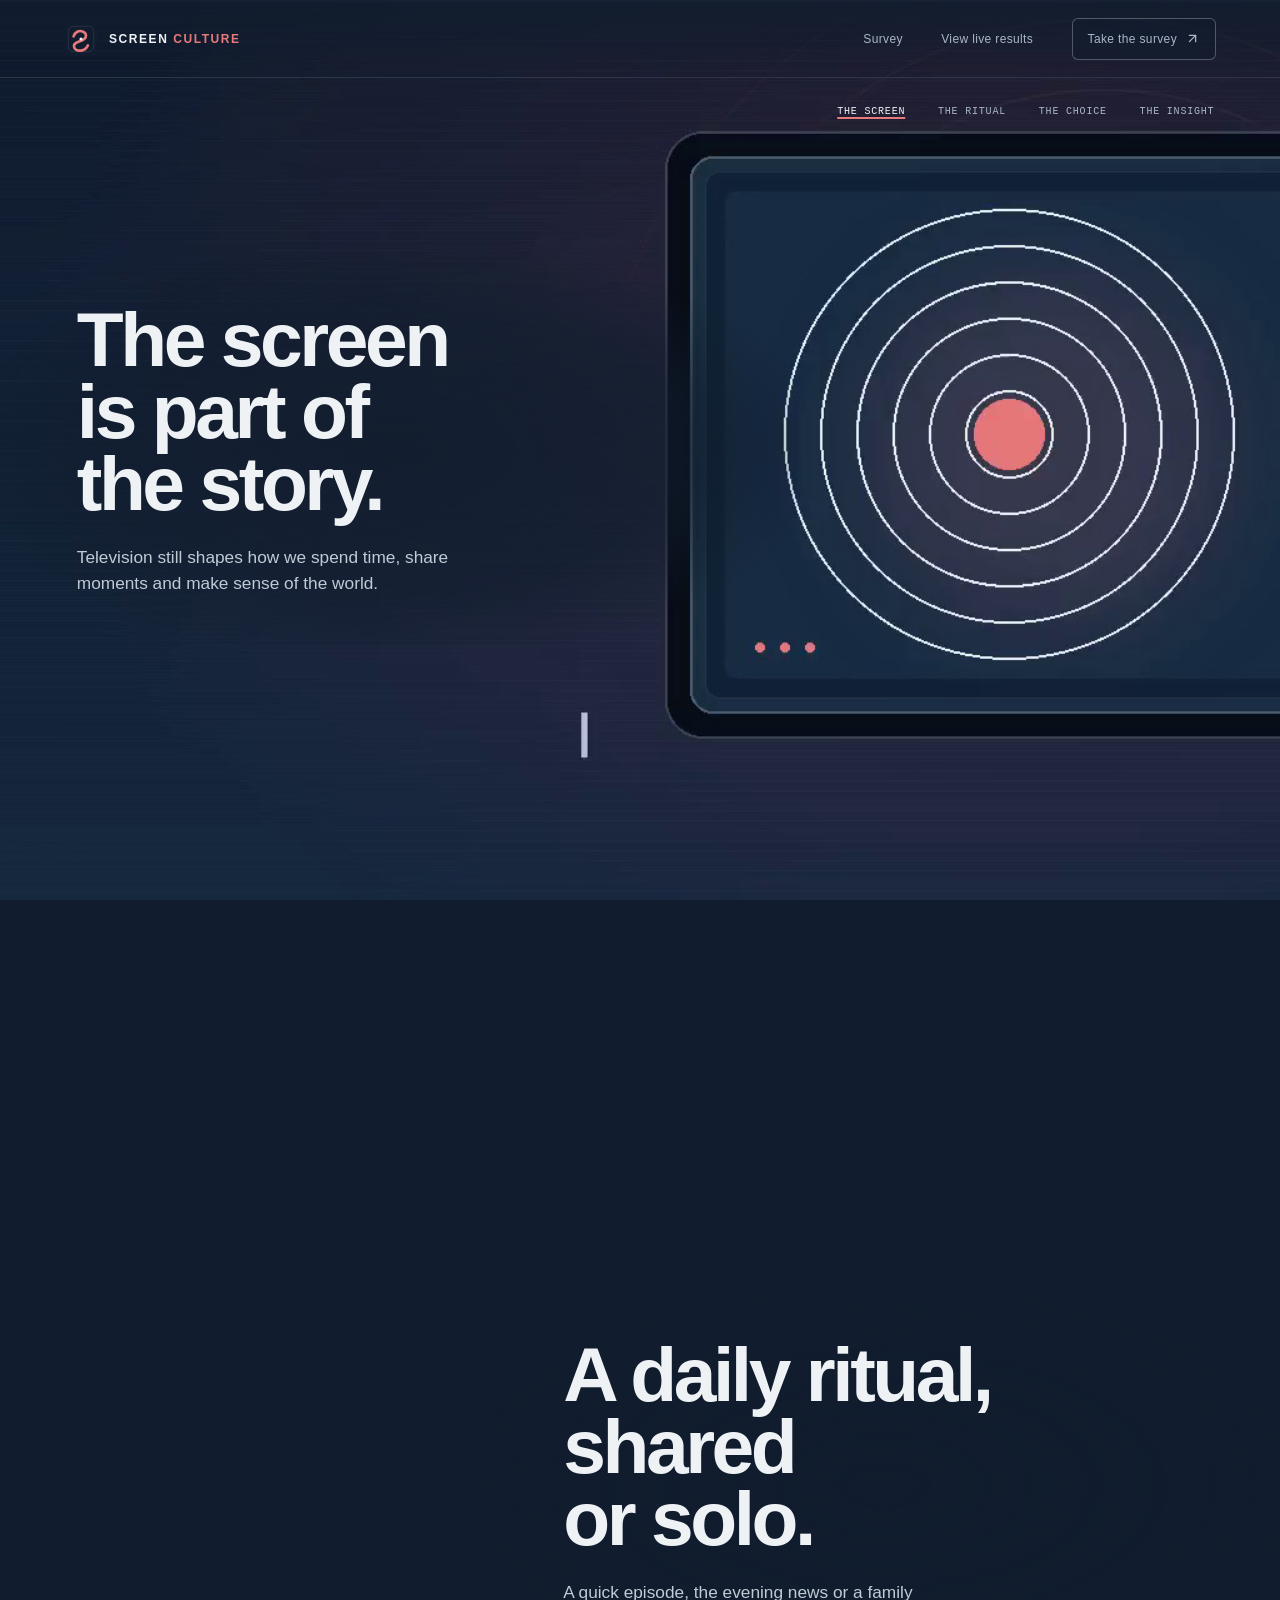
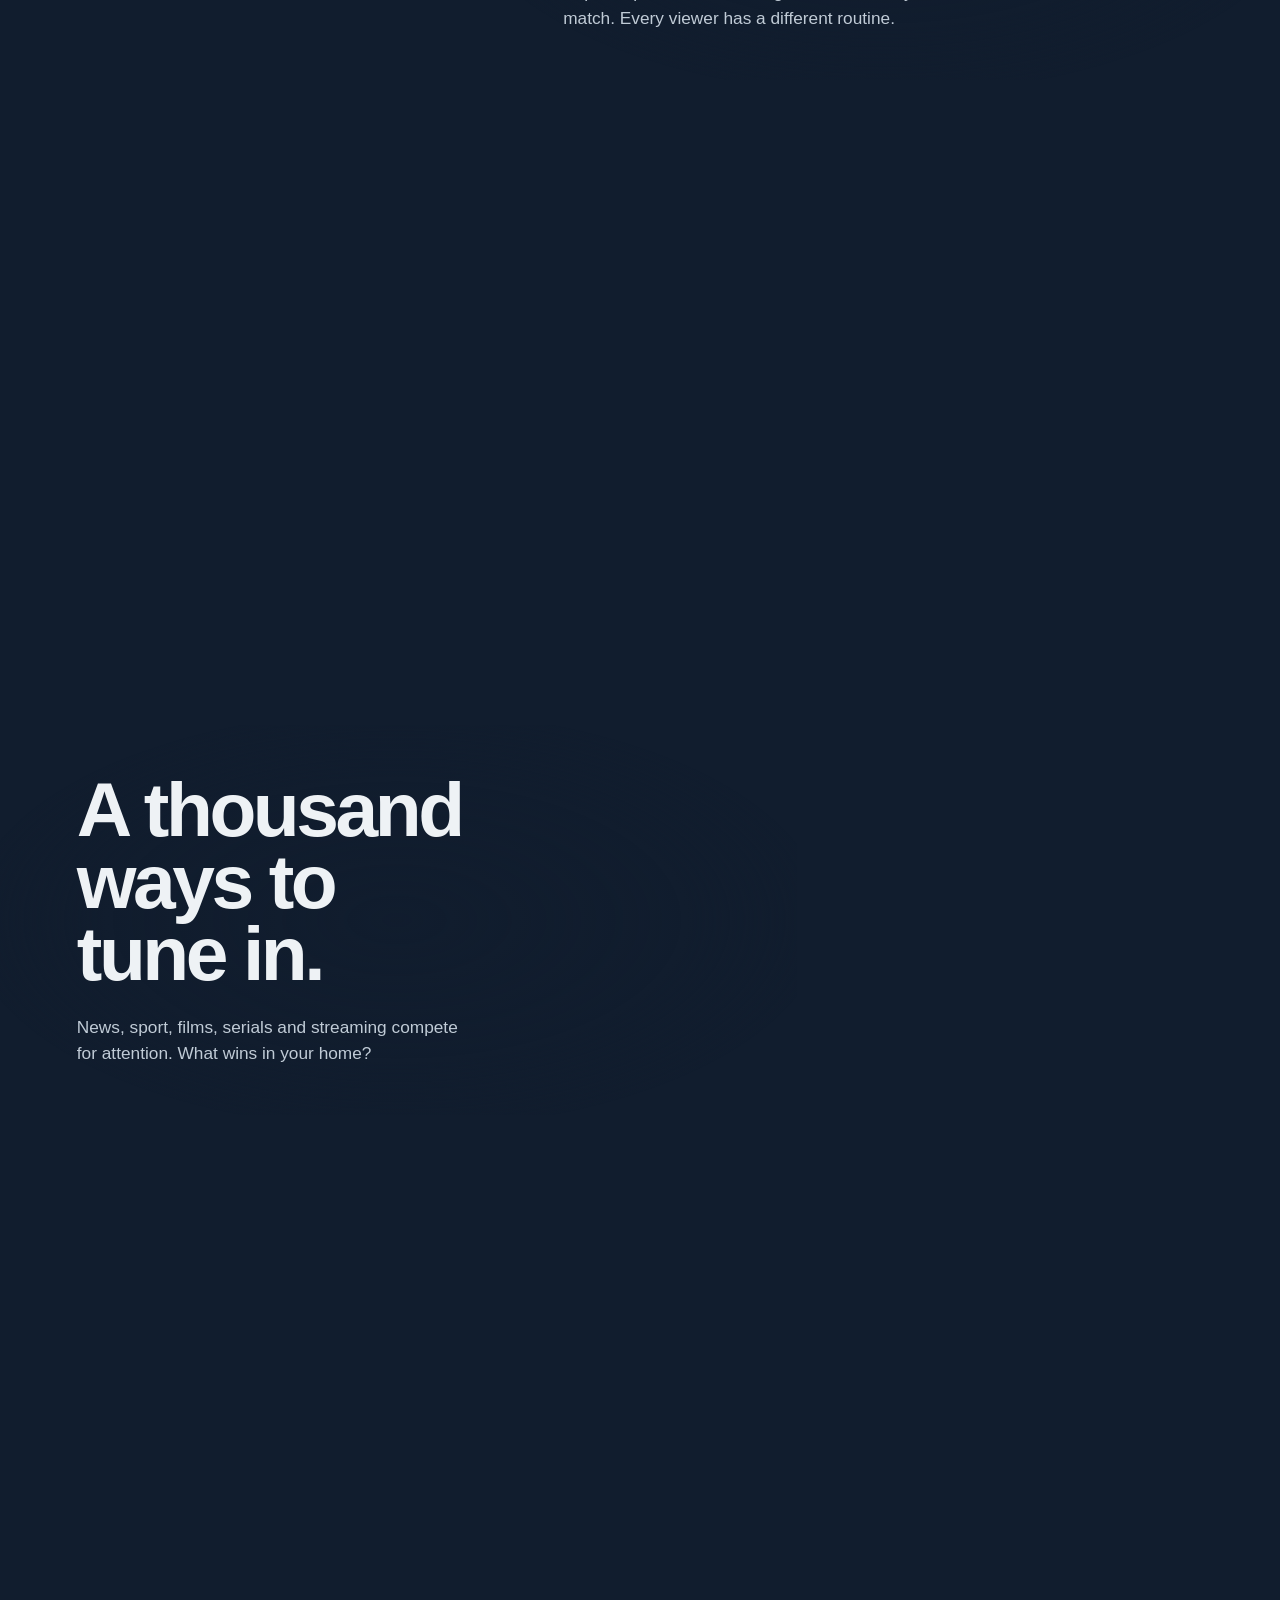
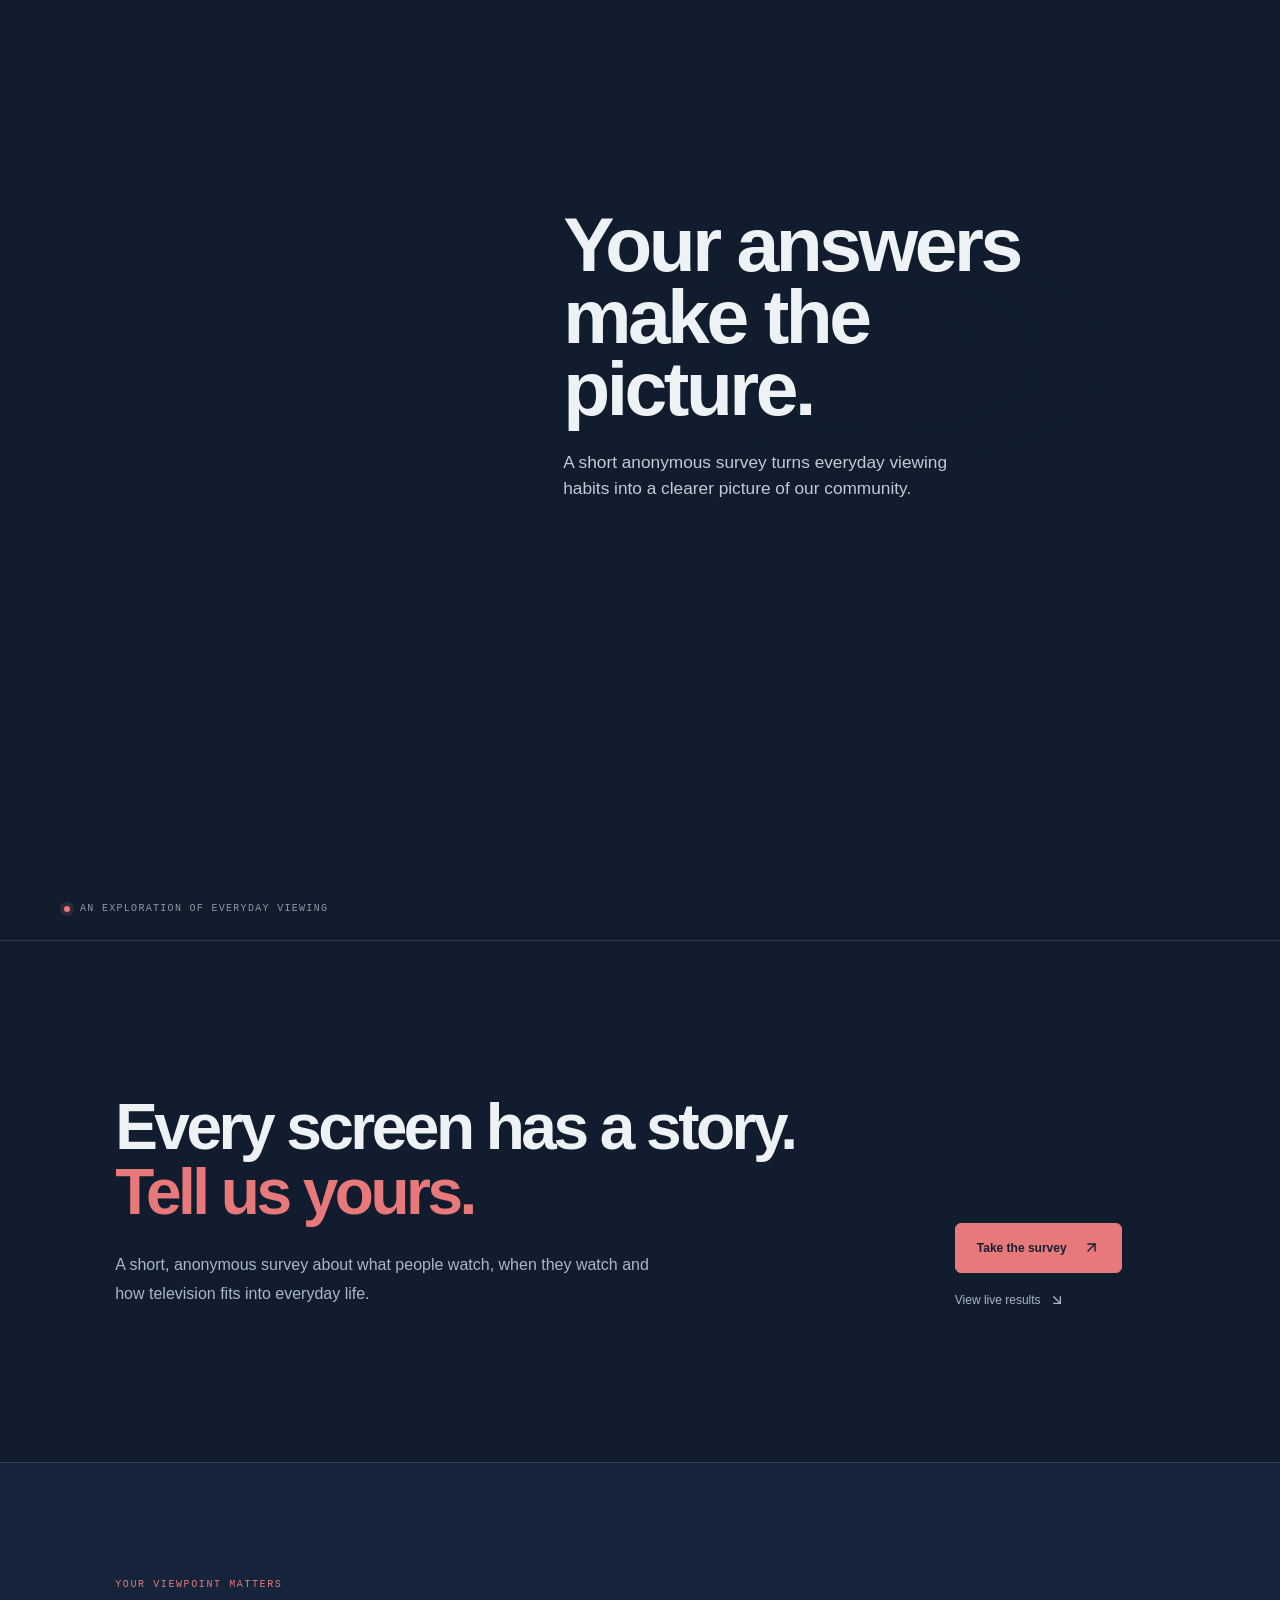
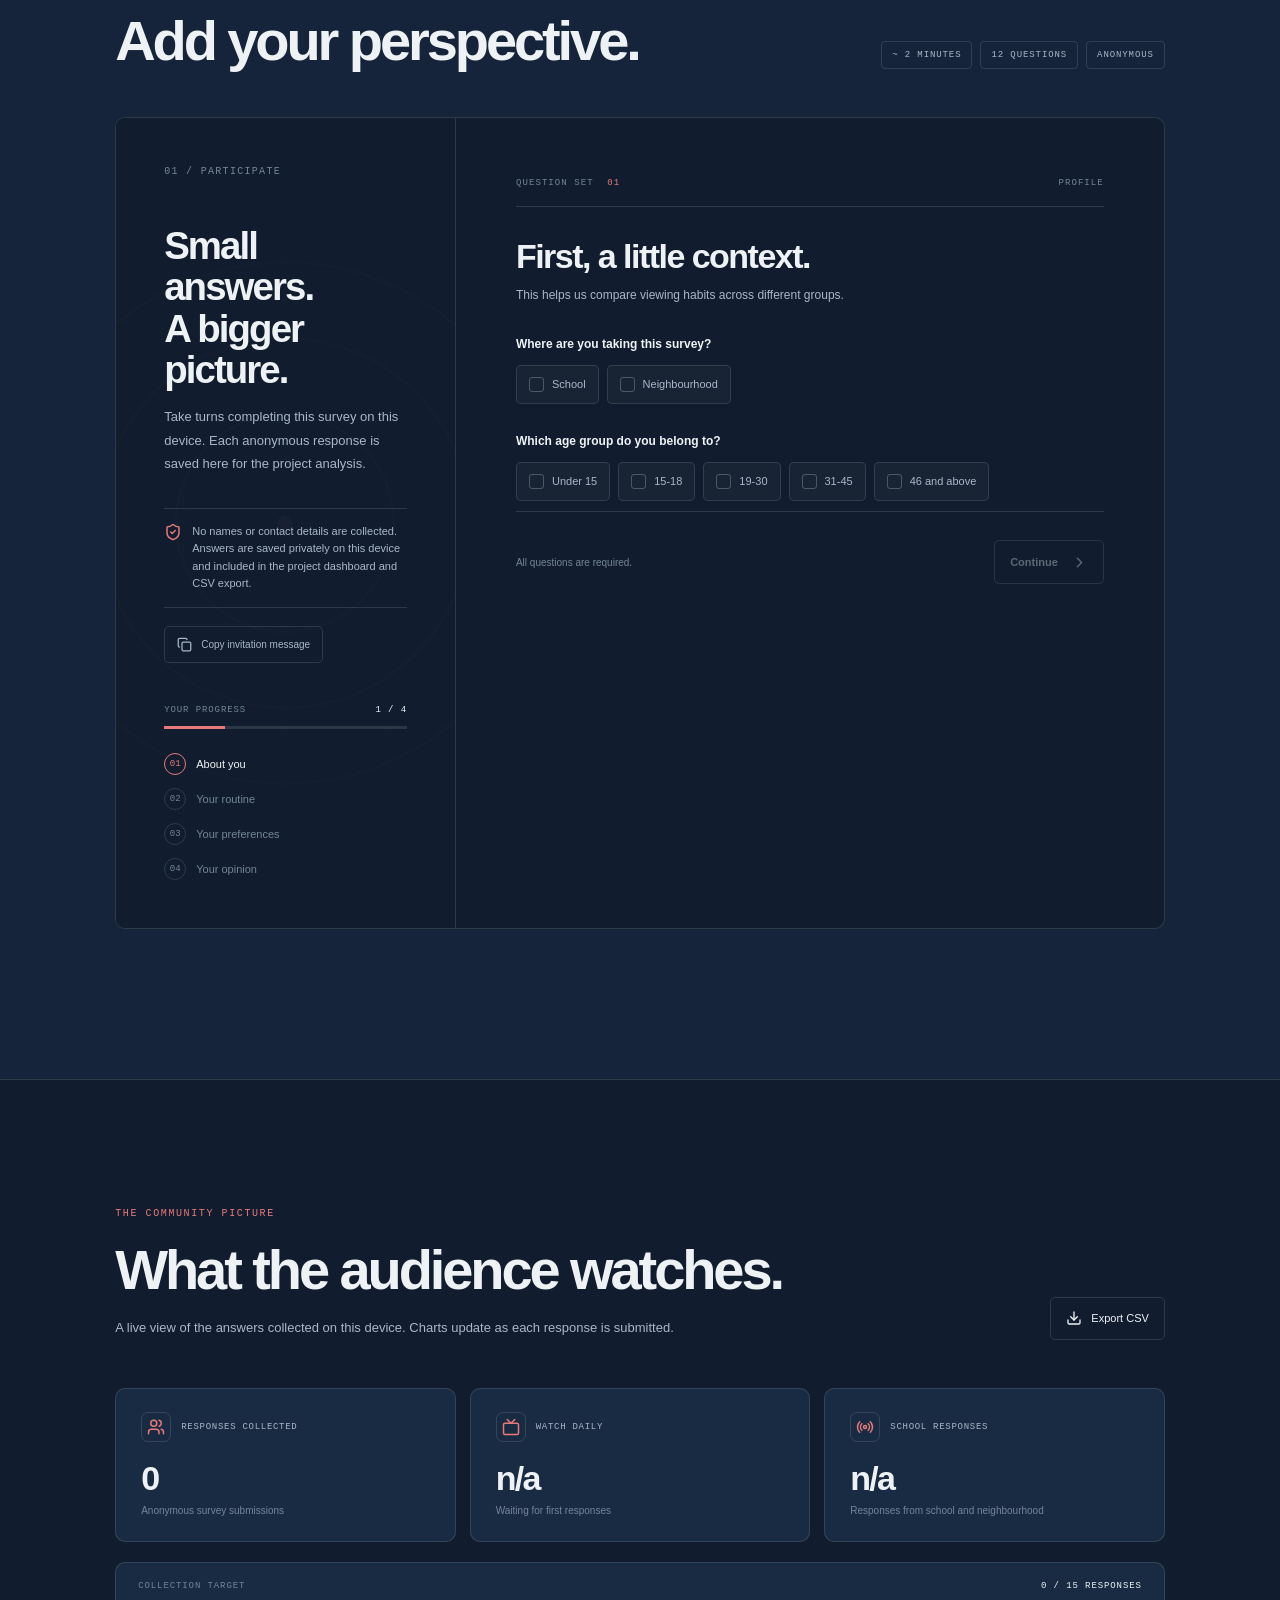
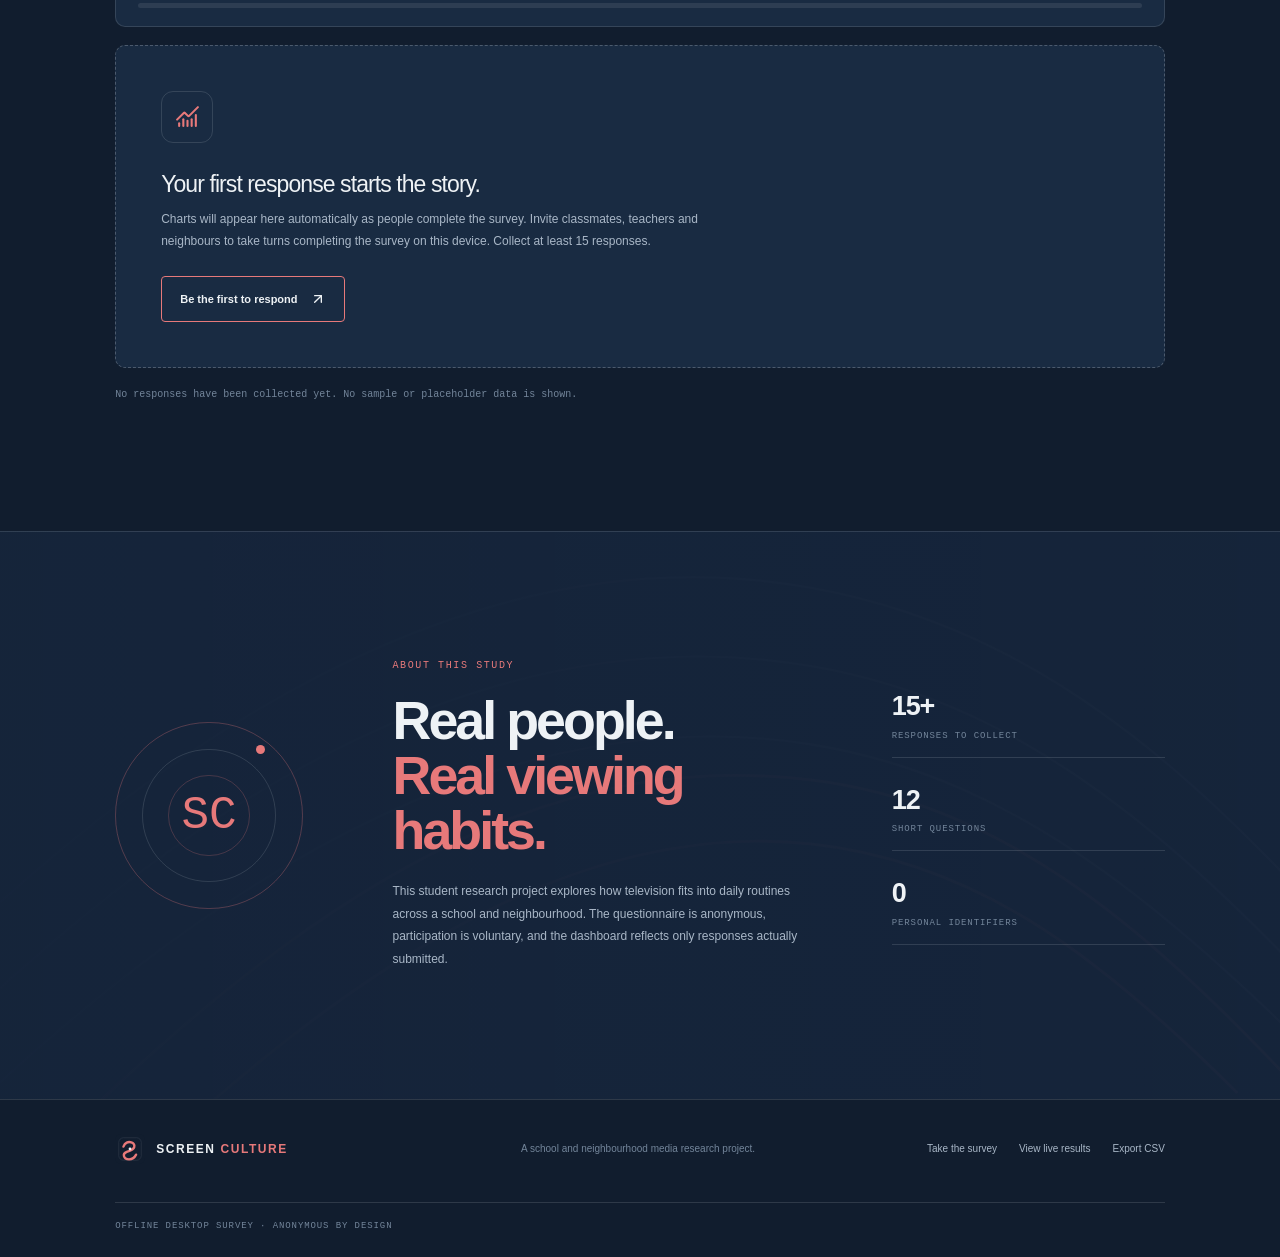
==== index.html @ 65888527 "Add files via upload" ====
<!doctype html>
<html lang="en" data-theme="default-dark">
  <head>
    <meta charset="UTF-8" />
    <meta name="viewport" content="width=device-width, initial-scale=1.0" />
    <meta name="theme-color" content="#111d2e" />
    <meta name="description" content="SCREEN CULTURE — an anonymous TV watching habits survey and results dashboard." />
    <title>SCREEN CULTURE | TV Watching Habits Survey</title>
    <script type="module" crossorigin src="./assets/desktop-Du05Mo9O.js"></script>
    <link rel="stylesheet" crossorigin href="./assets/desktop-jK9niIpy.css">
  </head>
  <body>
    <div id="root"></div>
  </body>
</html>
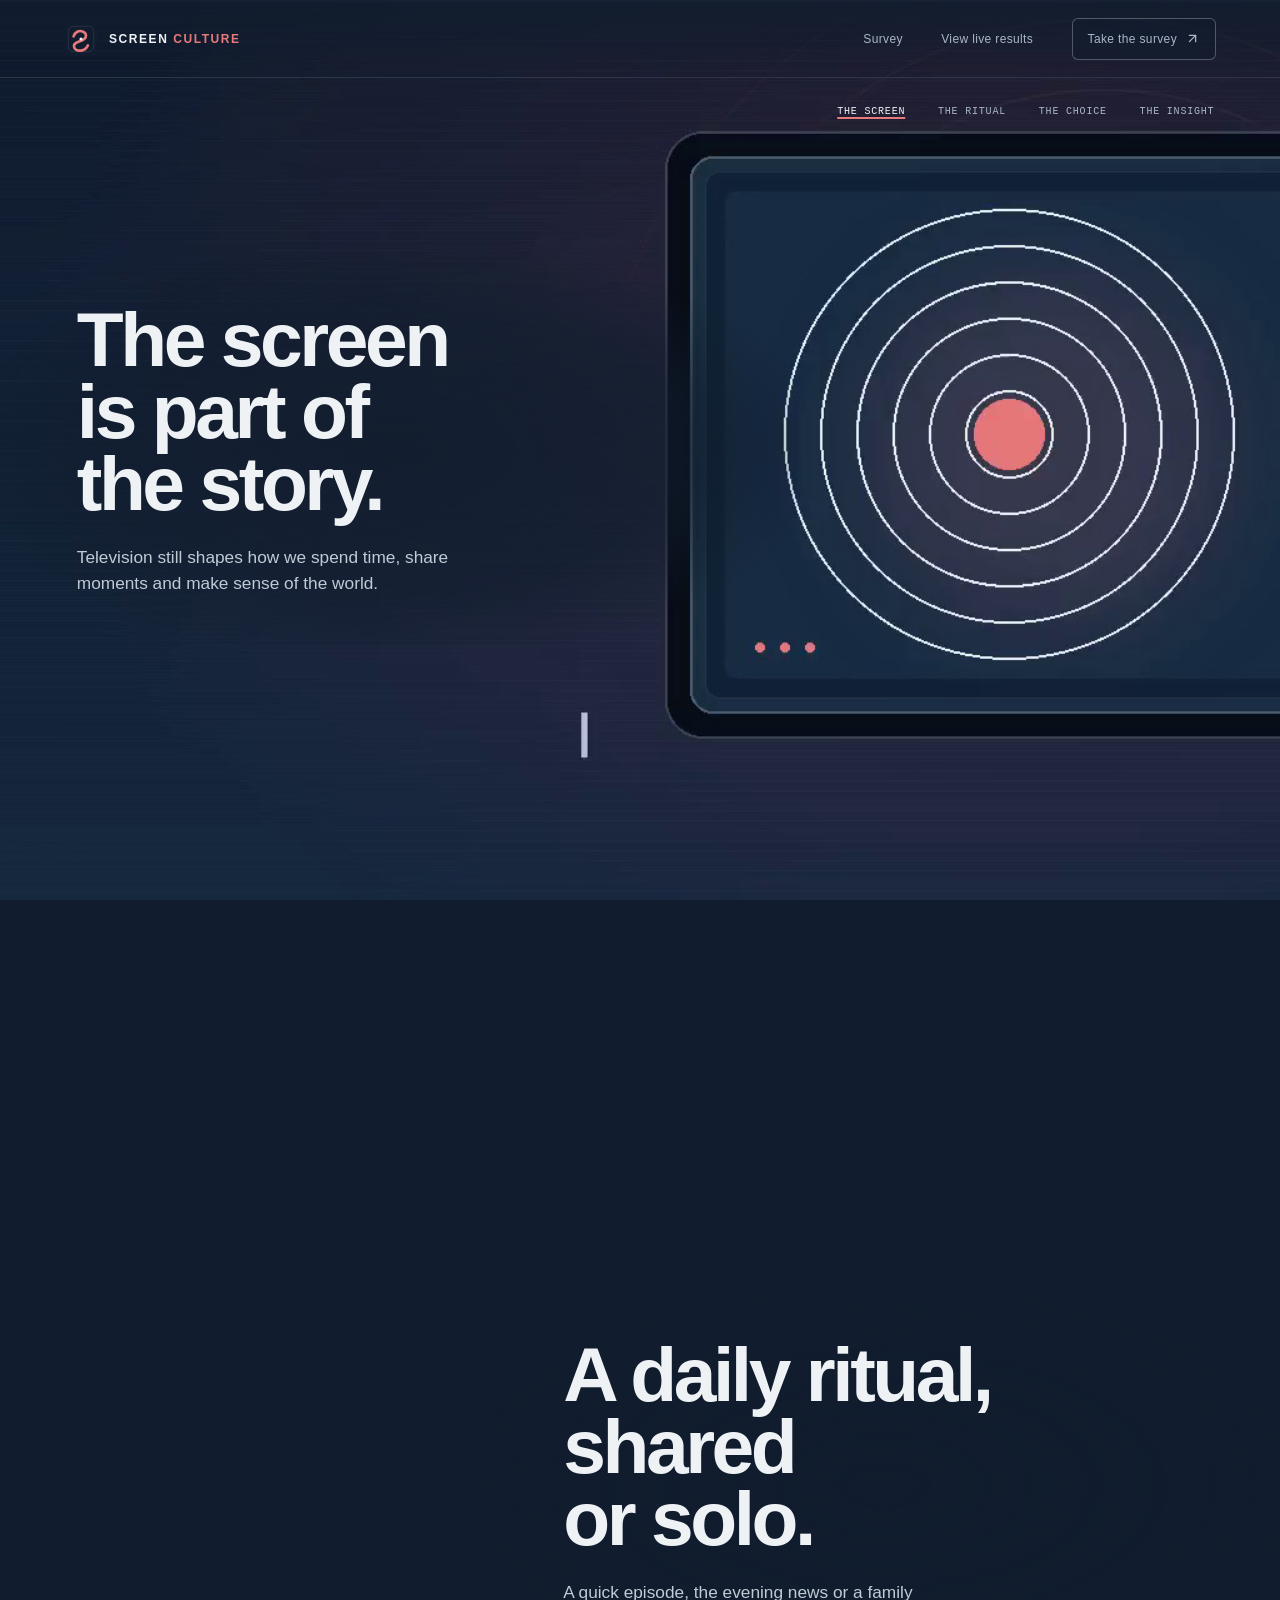
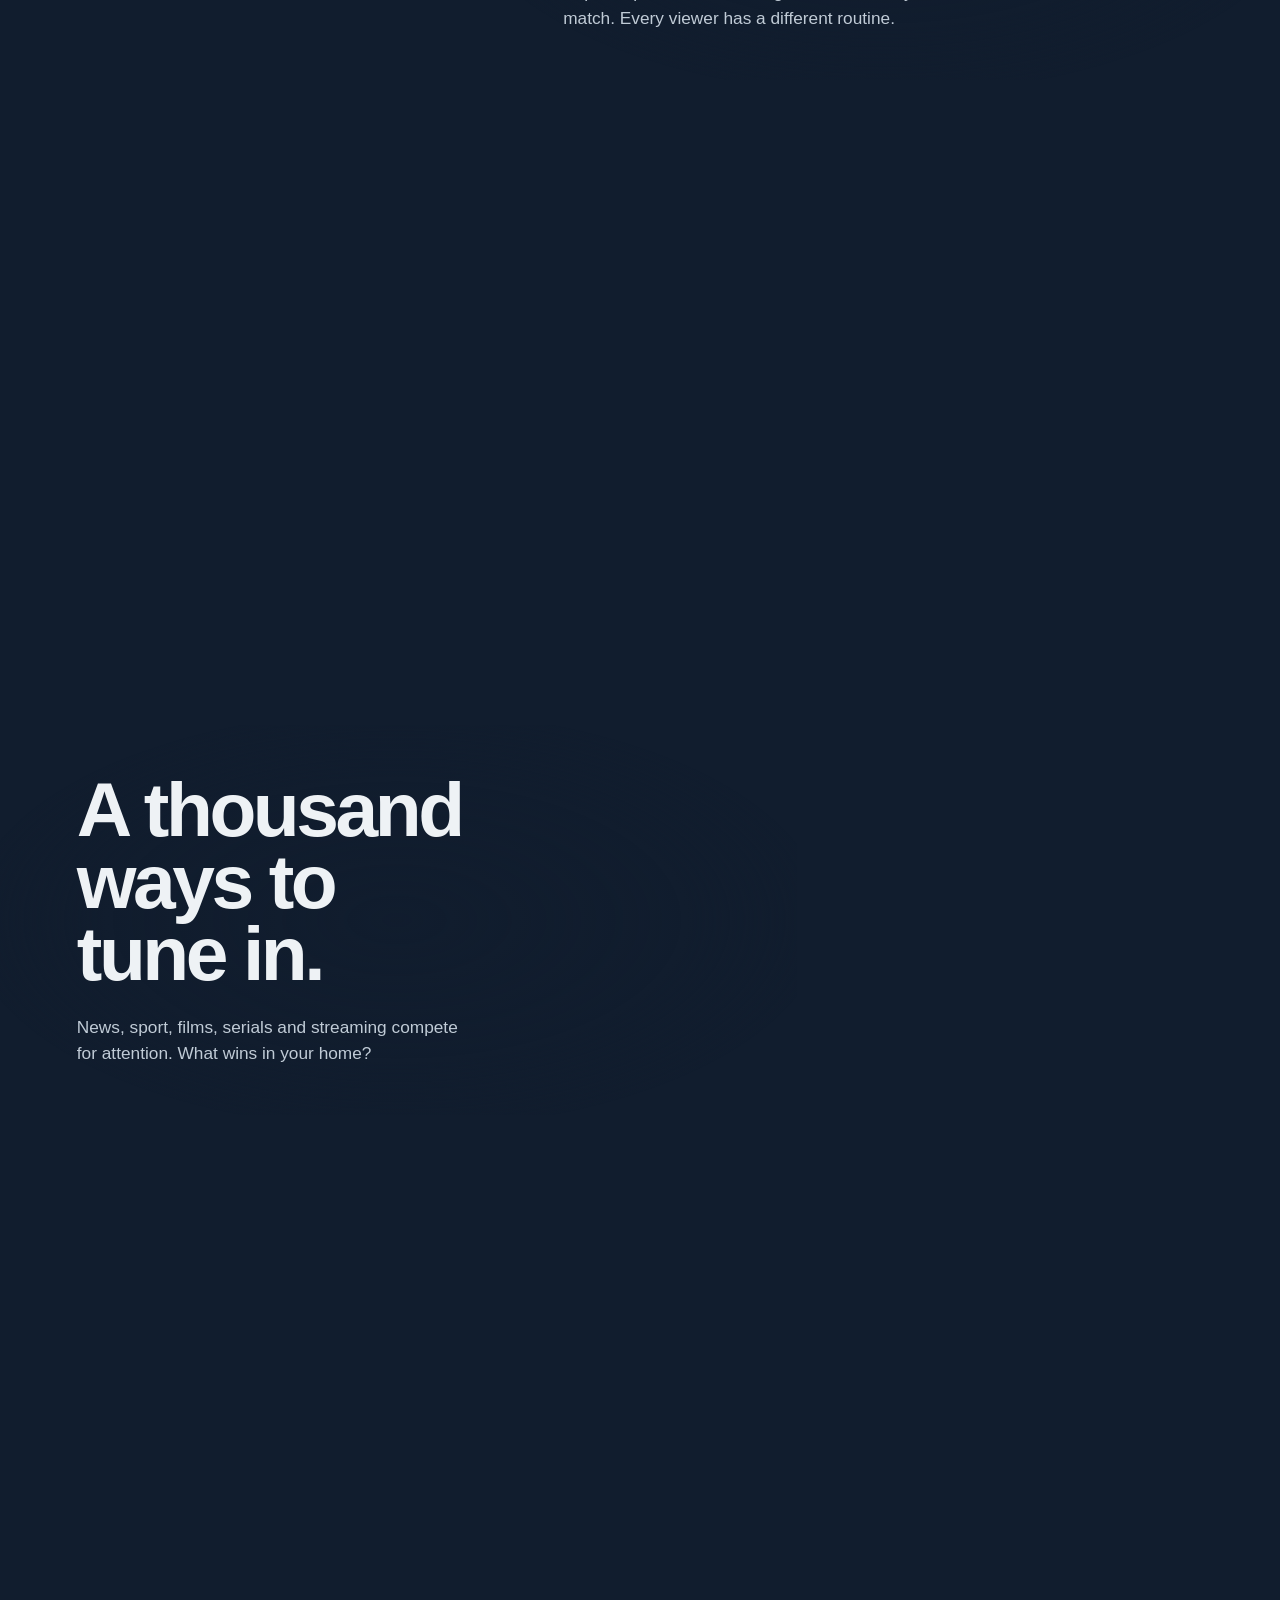
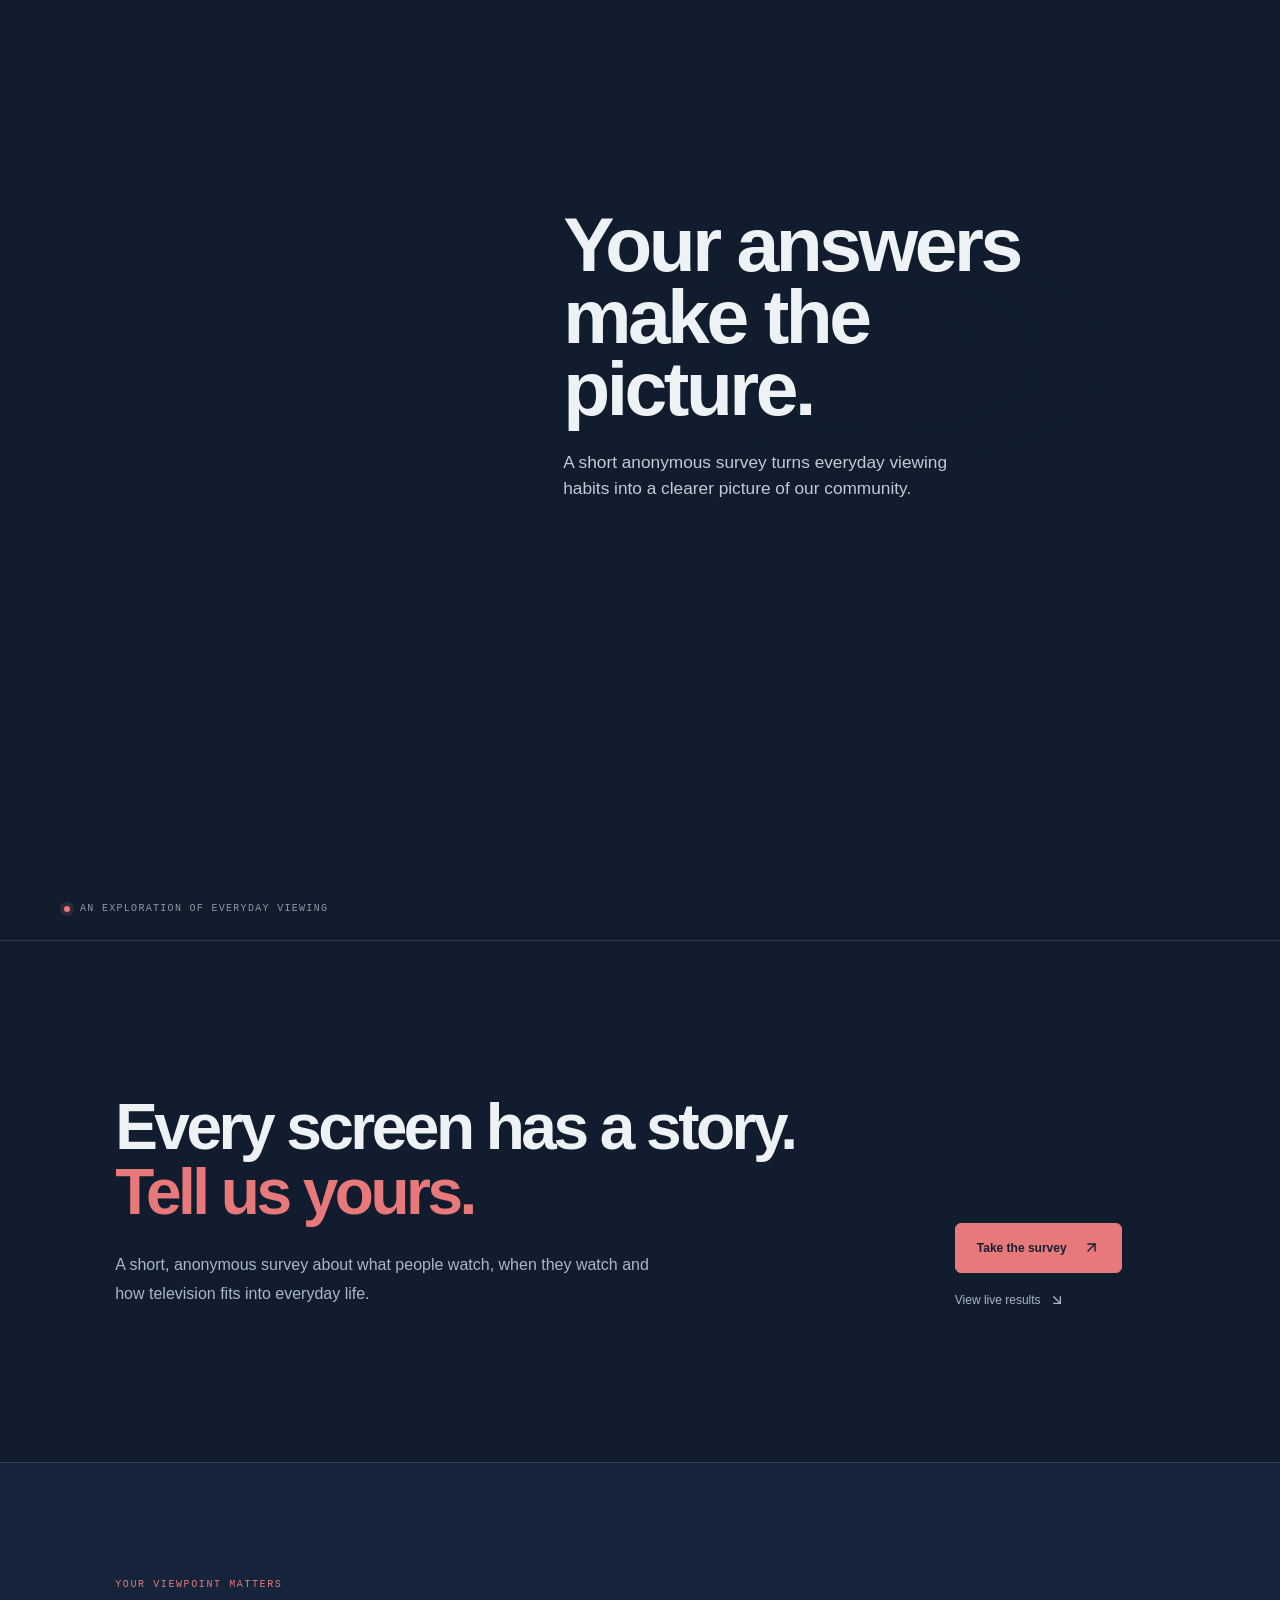
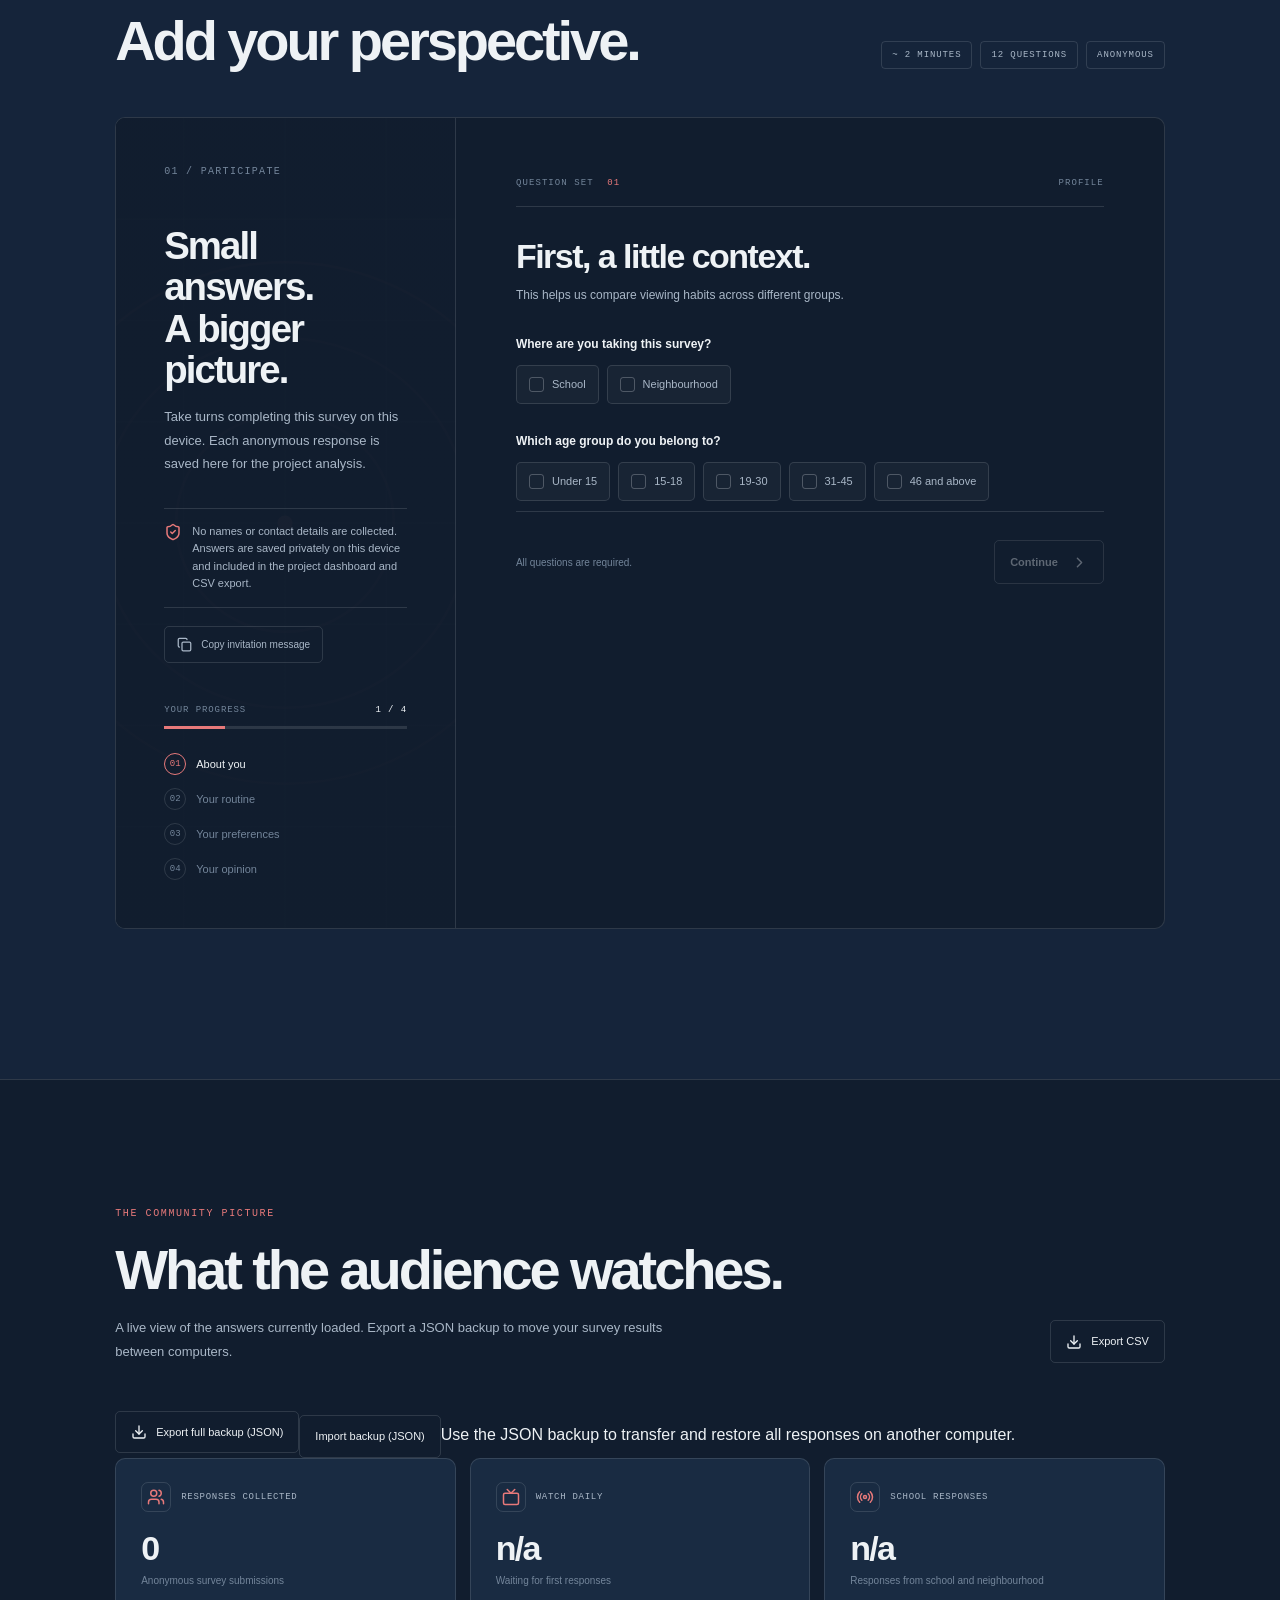
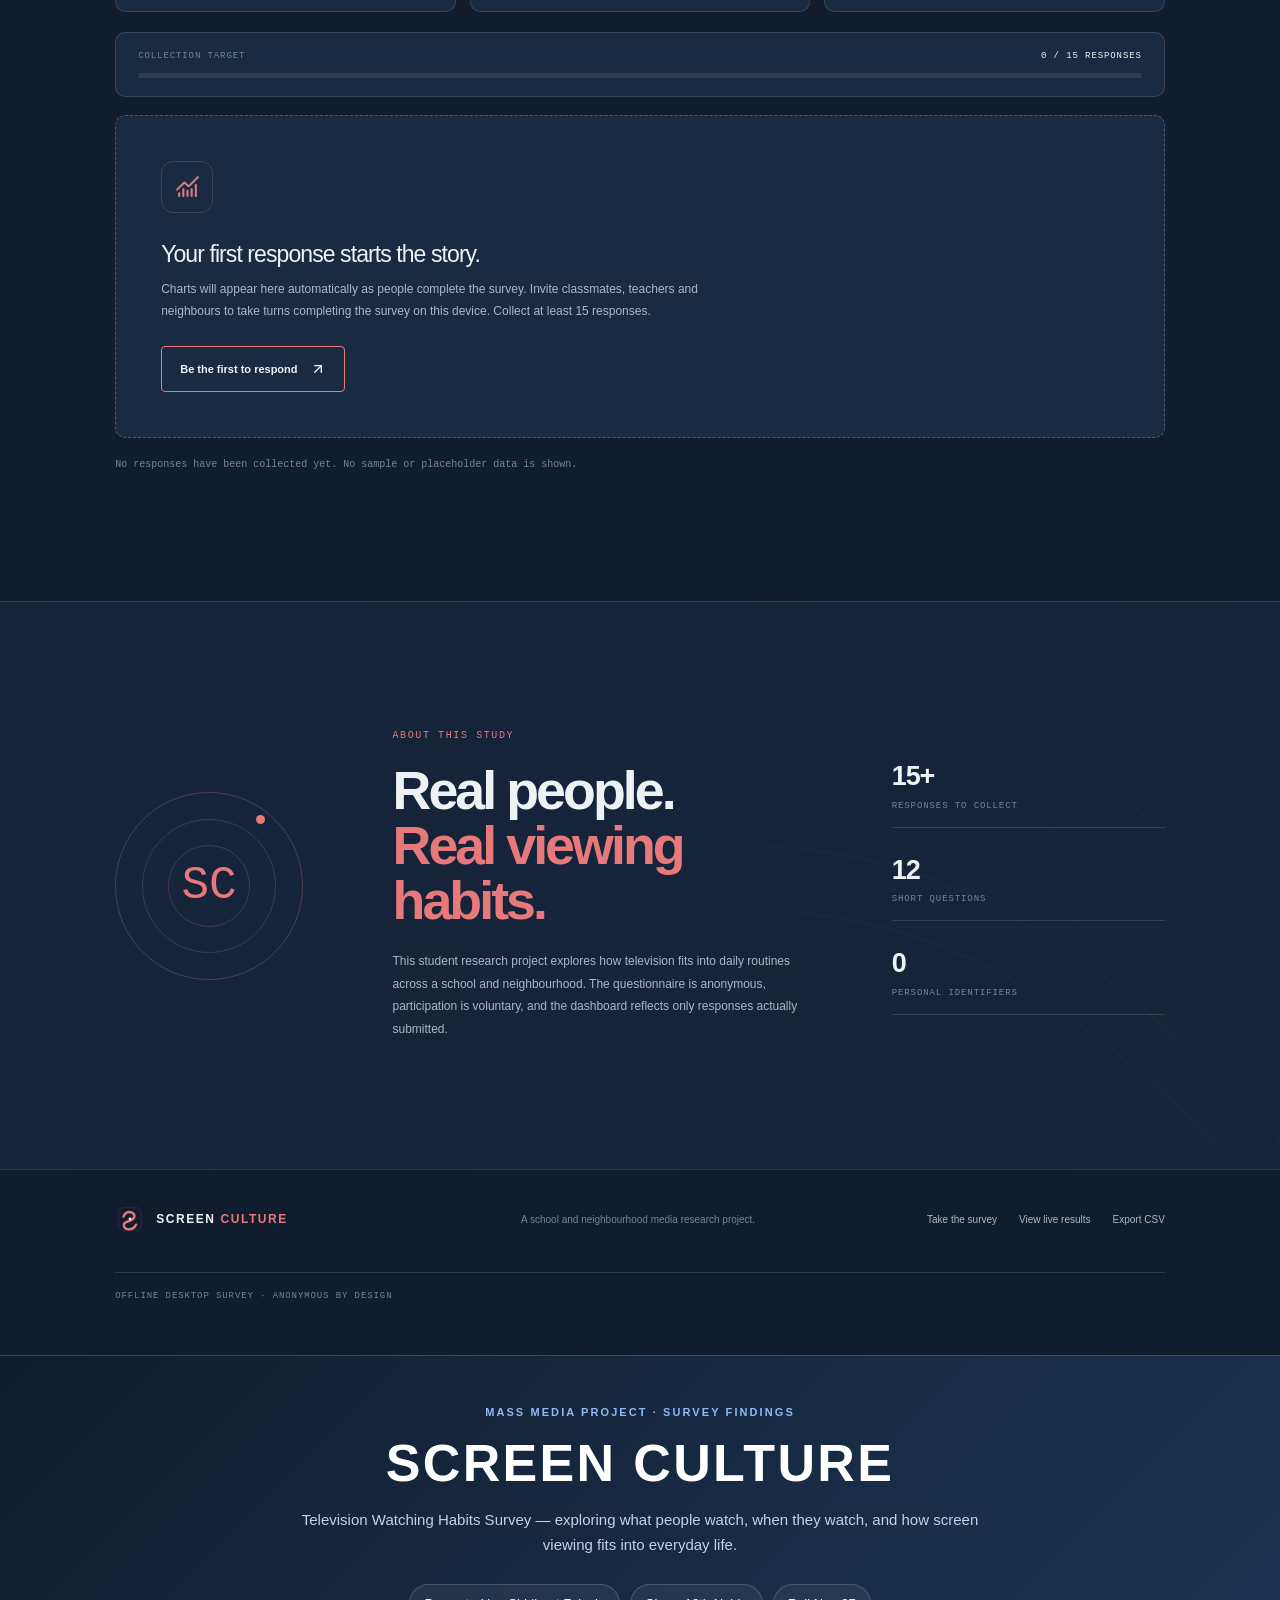
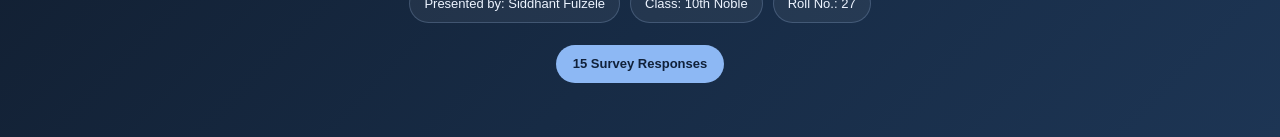
==== commit 40f60c5a: "Add project credits and survey findings footer" ====
--- a/index.html
+++ b/index.html
@@ -8,8 +8,82 @@
     <title>SCREEN CULTURE | TV Watching Habits Survey</title>
     <script type="module" crossorigin src="./assets/desktop-Du05Mo9O.js"></script>
     <link rel="stylesheet" crossorigin href="./assets/desktop-jK9niIpy.css">
+    <style>
+      .project-credit {
+        box-sizing: border-box;
+        width: 100%;
+        padding: 48px 24px 54px;
+        margin-top: 28px;
+        text-align: center;
+        color: #eaf1ff;
+        background: linear-gradient(135deg, #111d2e 0%, #172b45 55%, #1d3554 100%);
+        border-top: 1px solid rgba(148, 184, 232, .22);
+        font-family: inherit;
+      }
+      .project-credit-inner { max-width: 900px; margin: 0 auto; }
+      .project-credit-kicker {
+        margin: 0 0 14px;
+        color: #91b9f4;
+        font-size: 11px;
+        font-weight: 800;
+        letter-spacing: .19em;
+        text-transform: uppercase;
+      }
+      .project-credit h2 {
+        margin: 0;
+        color: #fff;
+        font-size: clamp(30px, 6vw, 52px);
+        line-height: 1.08;
+        font-weight: 900;
+        letter-spacing: .045em;
+      }
+      .project-credit-description {
+        max-width: 690px;
+        margin: 16px auto 26px;
+        color: #c3d2e8;
+        font-size: 15px;
+        line-height: 1.7;
+      }
+      .project-credit-details {
+        display: flex;
+        flex-wrap: wrap;
+        justify-content: center;
+        gap: 10px;
+        margin: 0 auto 22px;
+      }
+      .project-credit-details span {
+        padding: 9px 14px;
+        border: 1px solid rgba(164, 194, 235, .24);
+        border-radius: 999px;
+        background: rgba(255, 255, 255, .06);
+        color: #edf4ff;
+        font-size: 13px;
+      }
+      .project-credit-count {
+        display: inline-block;
+        padding: 9px 17px;
+        border-radius: 999px;
+        background: #8db8f4;
+        color: #10213a;
+        font-size: 13px;
+        font-weight: 800;
+      }
+    </style>
   </head>
   <body>
     <div id="root"></div>
+    <footer class="project-credit">
+      <div class="project-credit-inner">
+        <p class="project-credit-kicker">Mass Media Project · Survey Findings</p>
+        <h2>SCREEN CULTURE</h2>
+        <p class="project-credit-description">Television Watching Habits Survey — exploring what people watch, when they watch, and how screen viewing fits into everyday life.</p>
+        <div class="project-credit-details">
+          <span>Presented by: Siddhant Fulzele</span>
+          <span>Class: 10th Noble</span>
+          <span>Roll No.: 27</span>
+        </div>
+        <span class="project-credit-count">15 Survey Responses</span>
+      </div>
+    </footer>
   </body>
 </html>
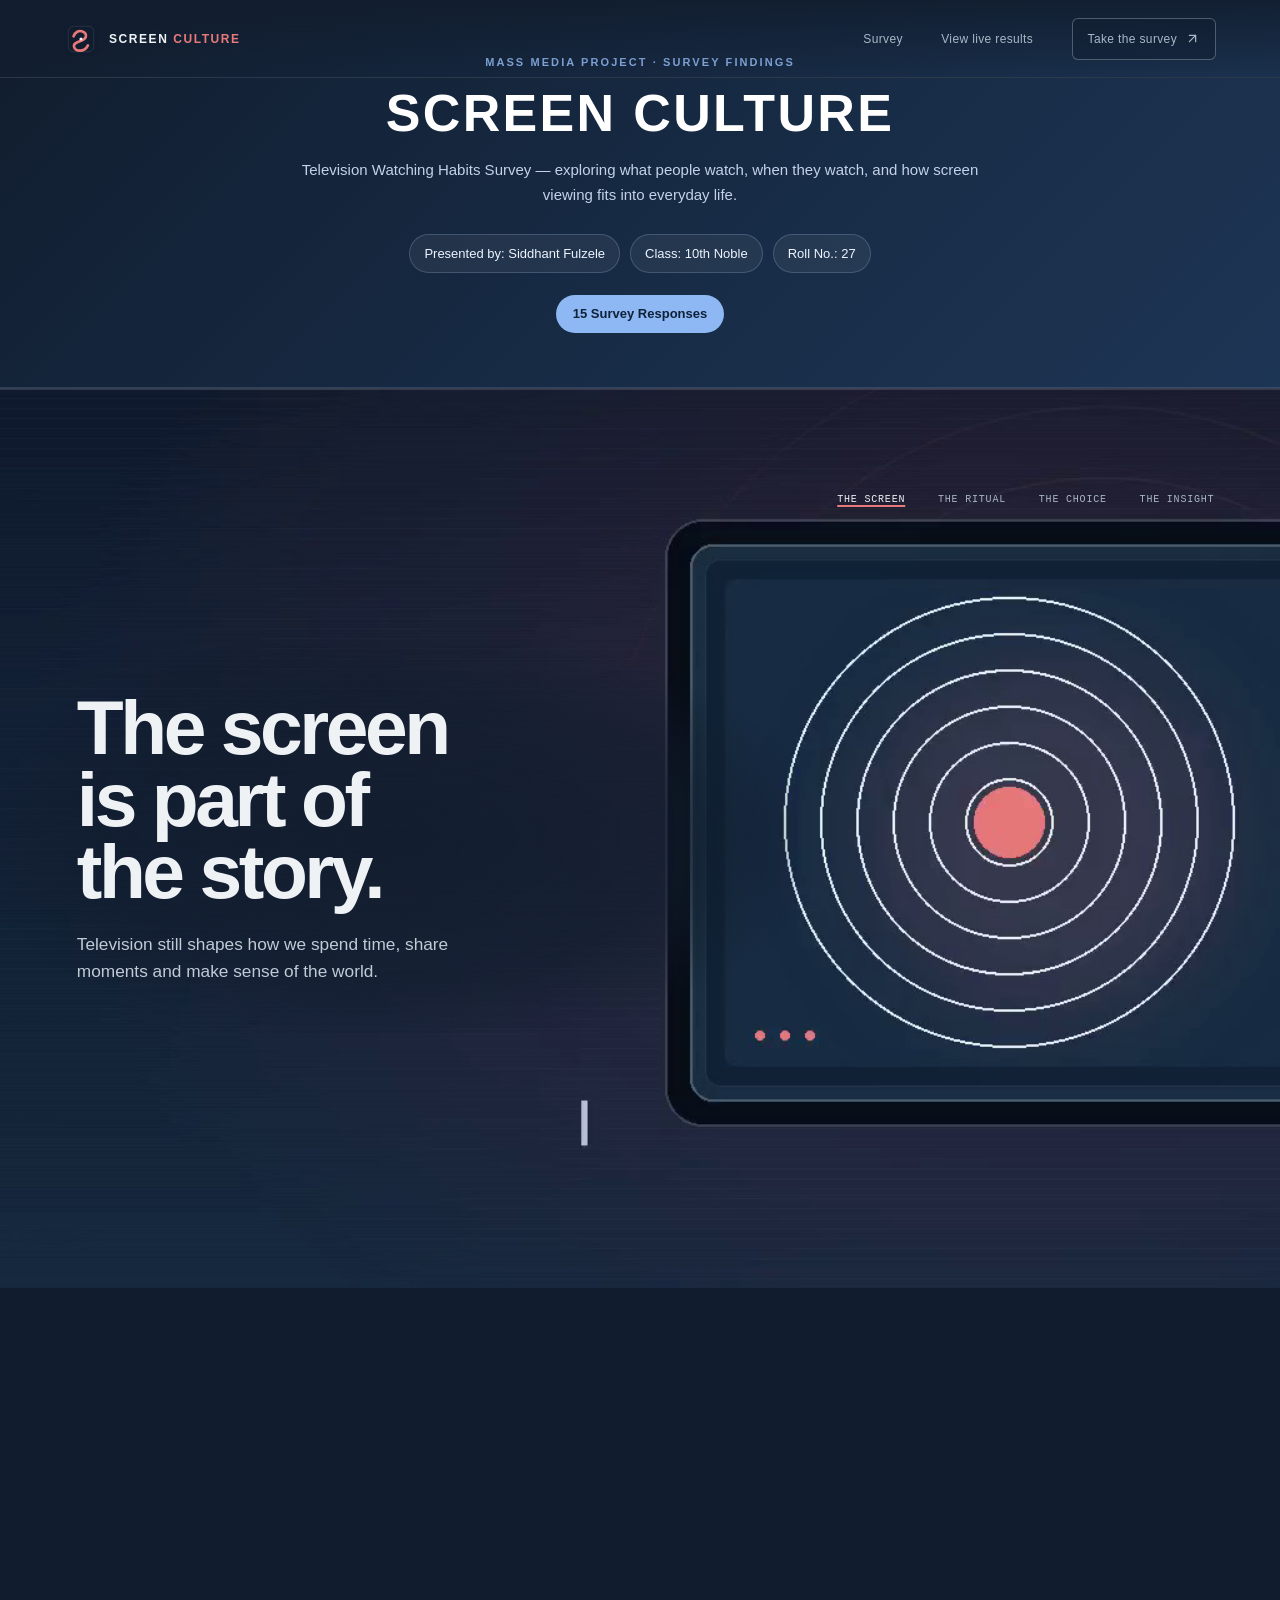
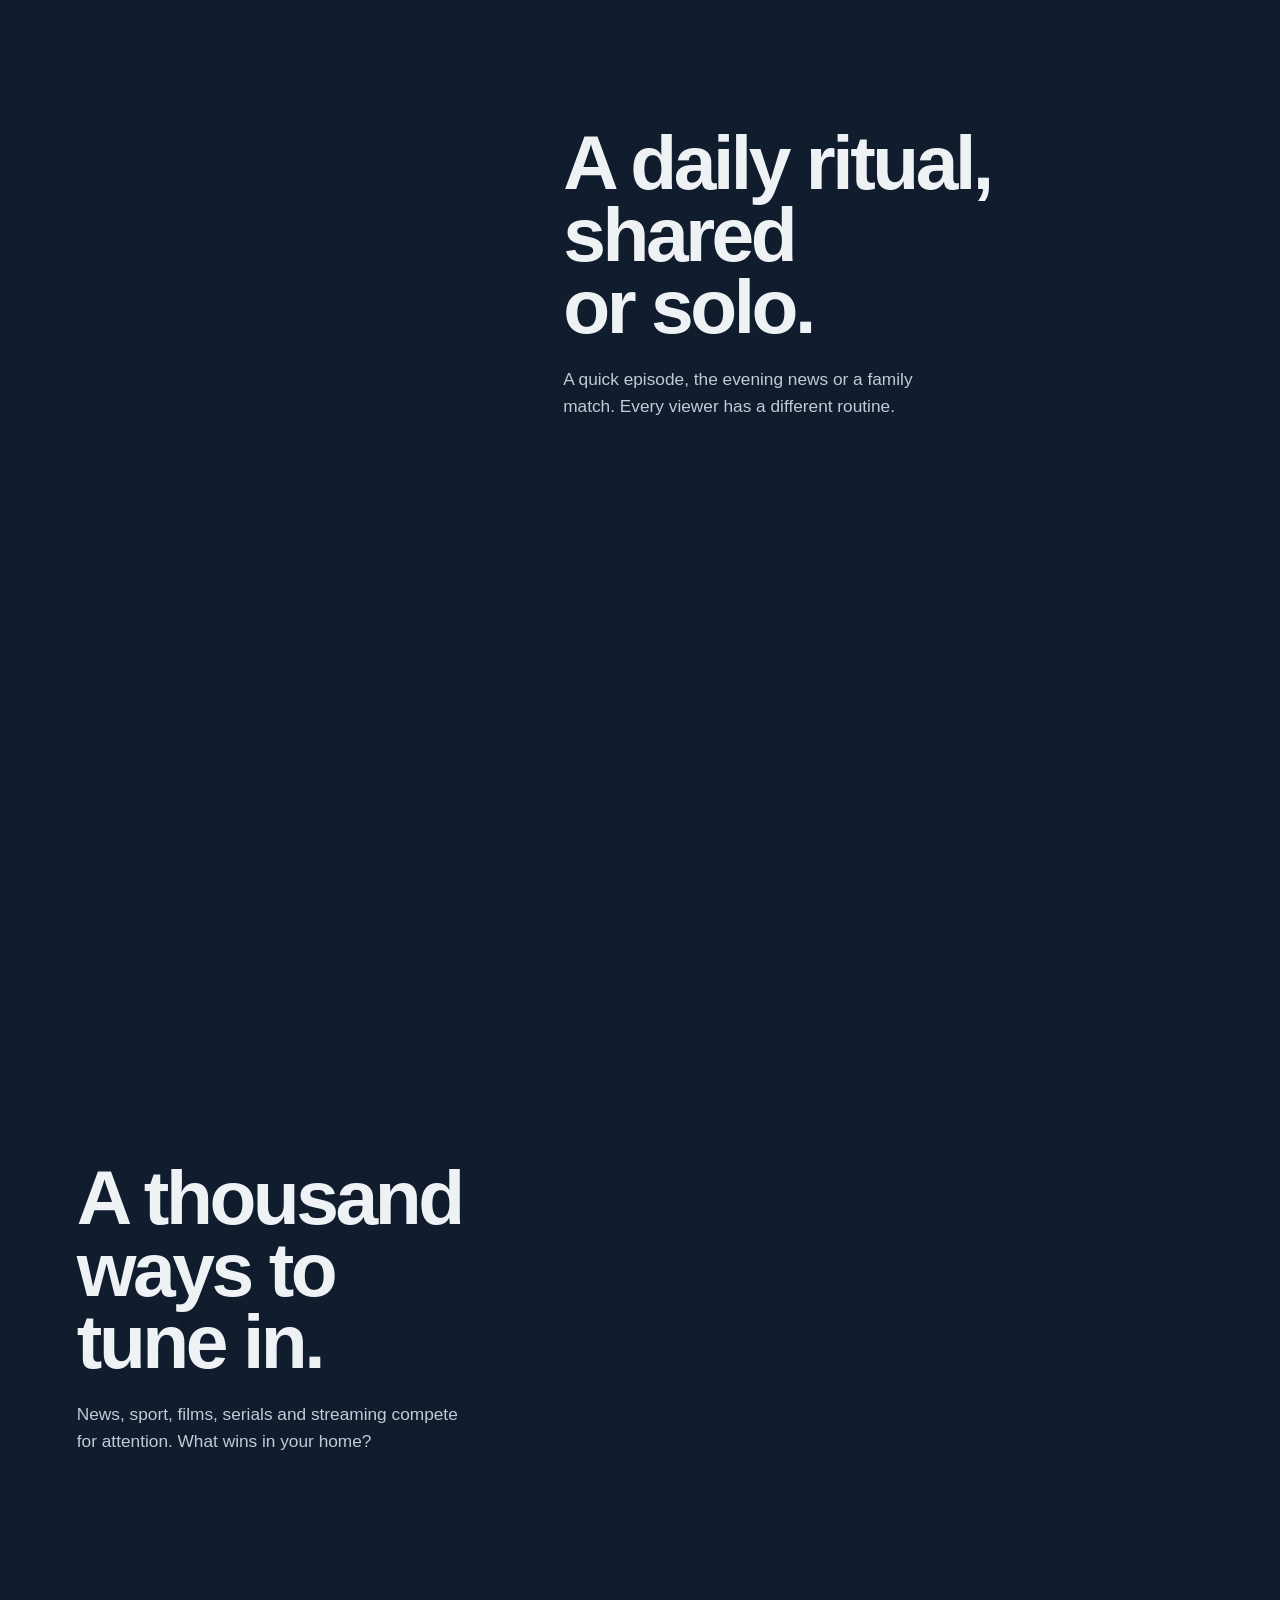
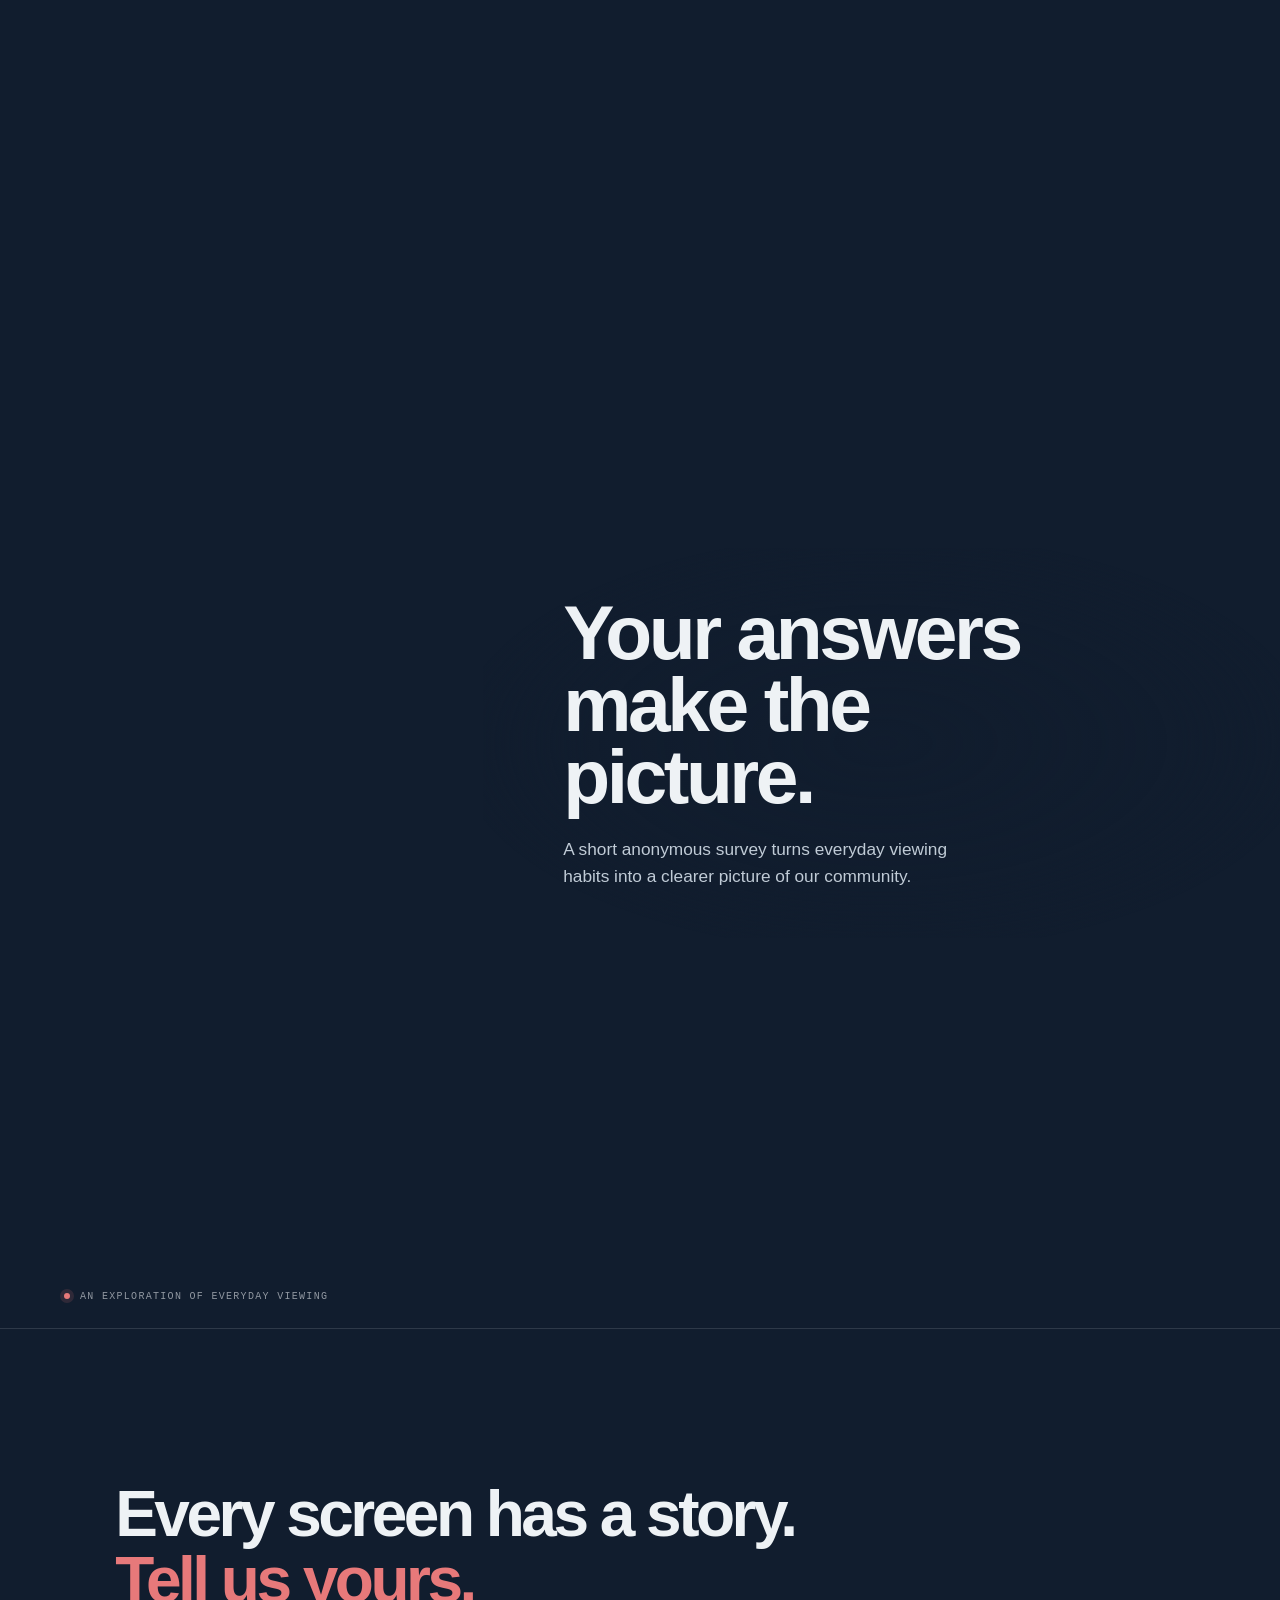
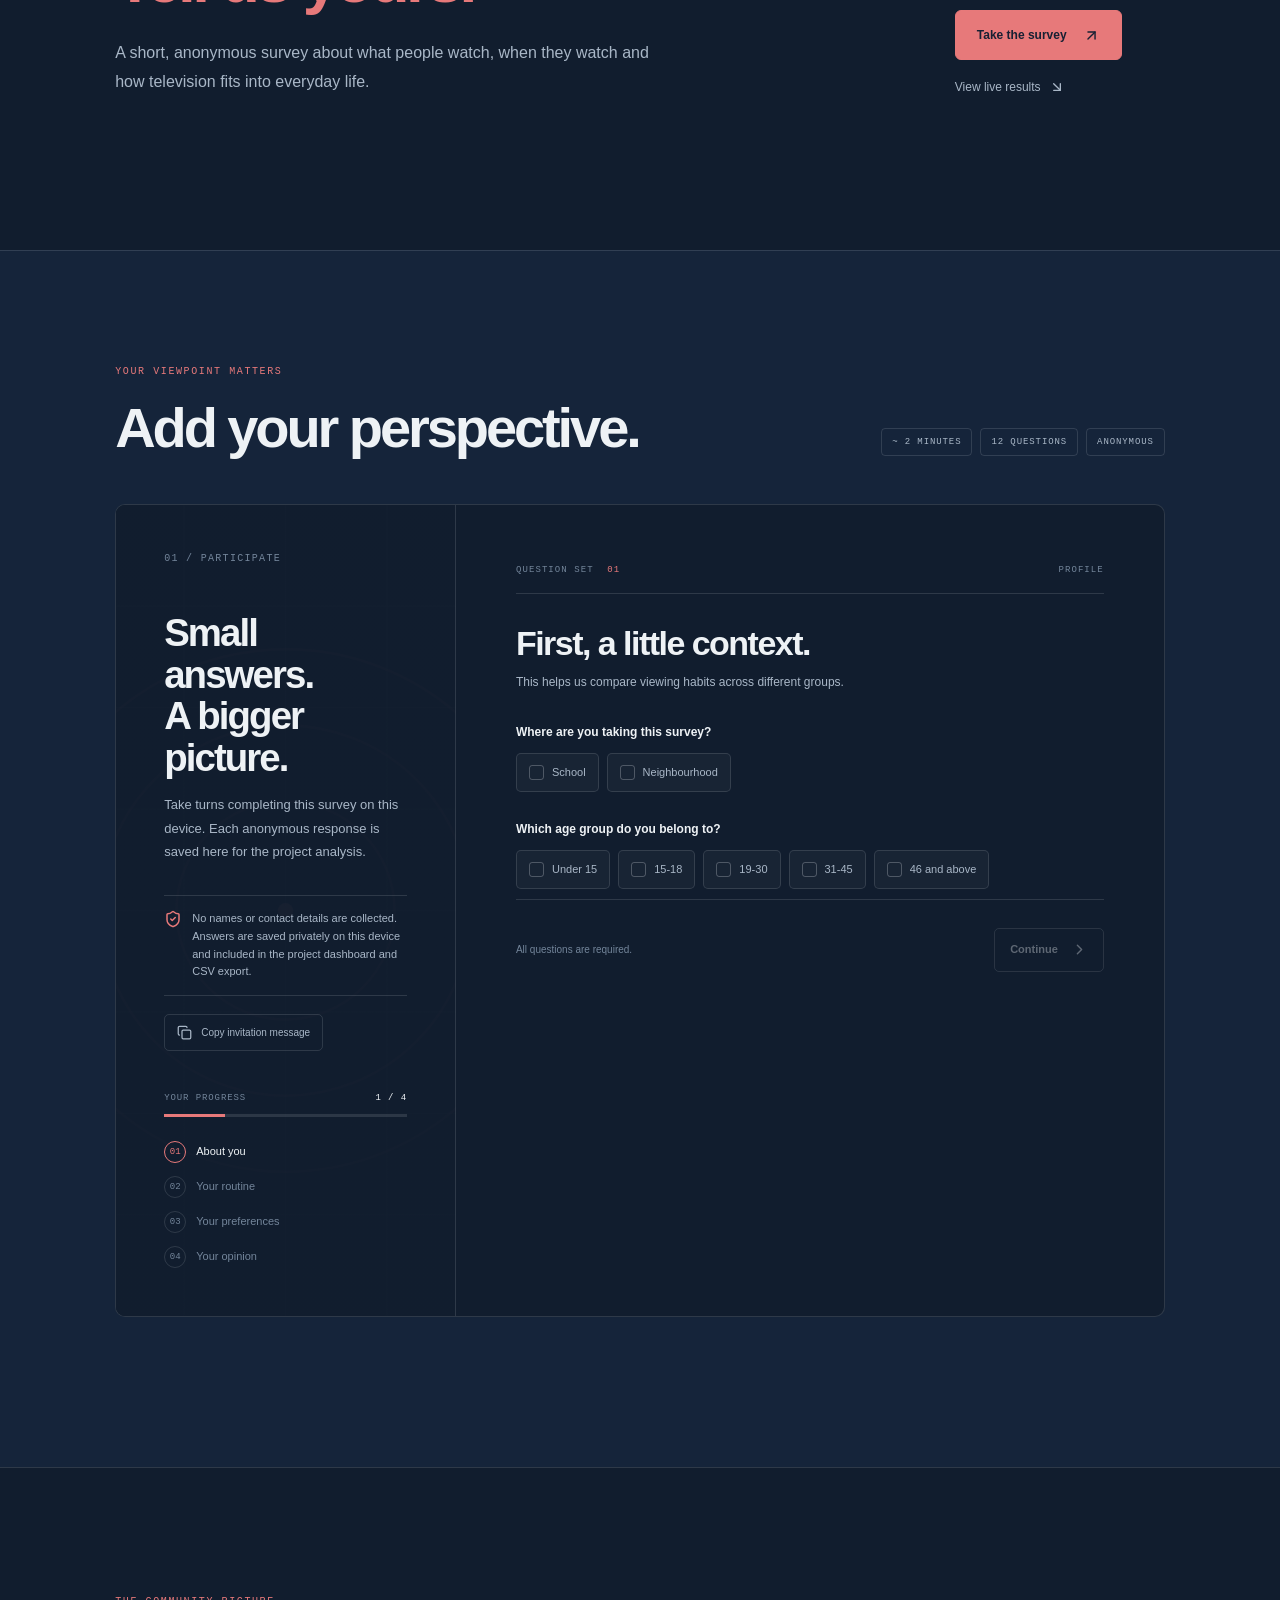
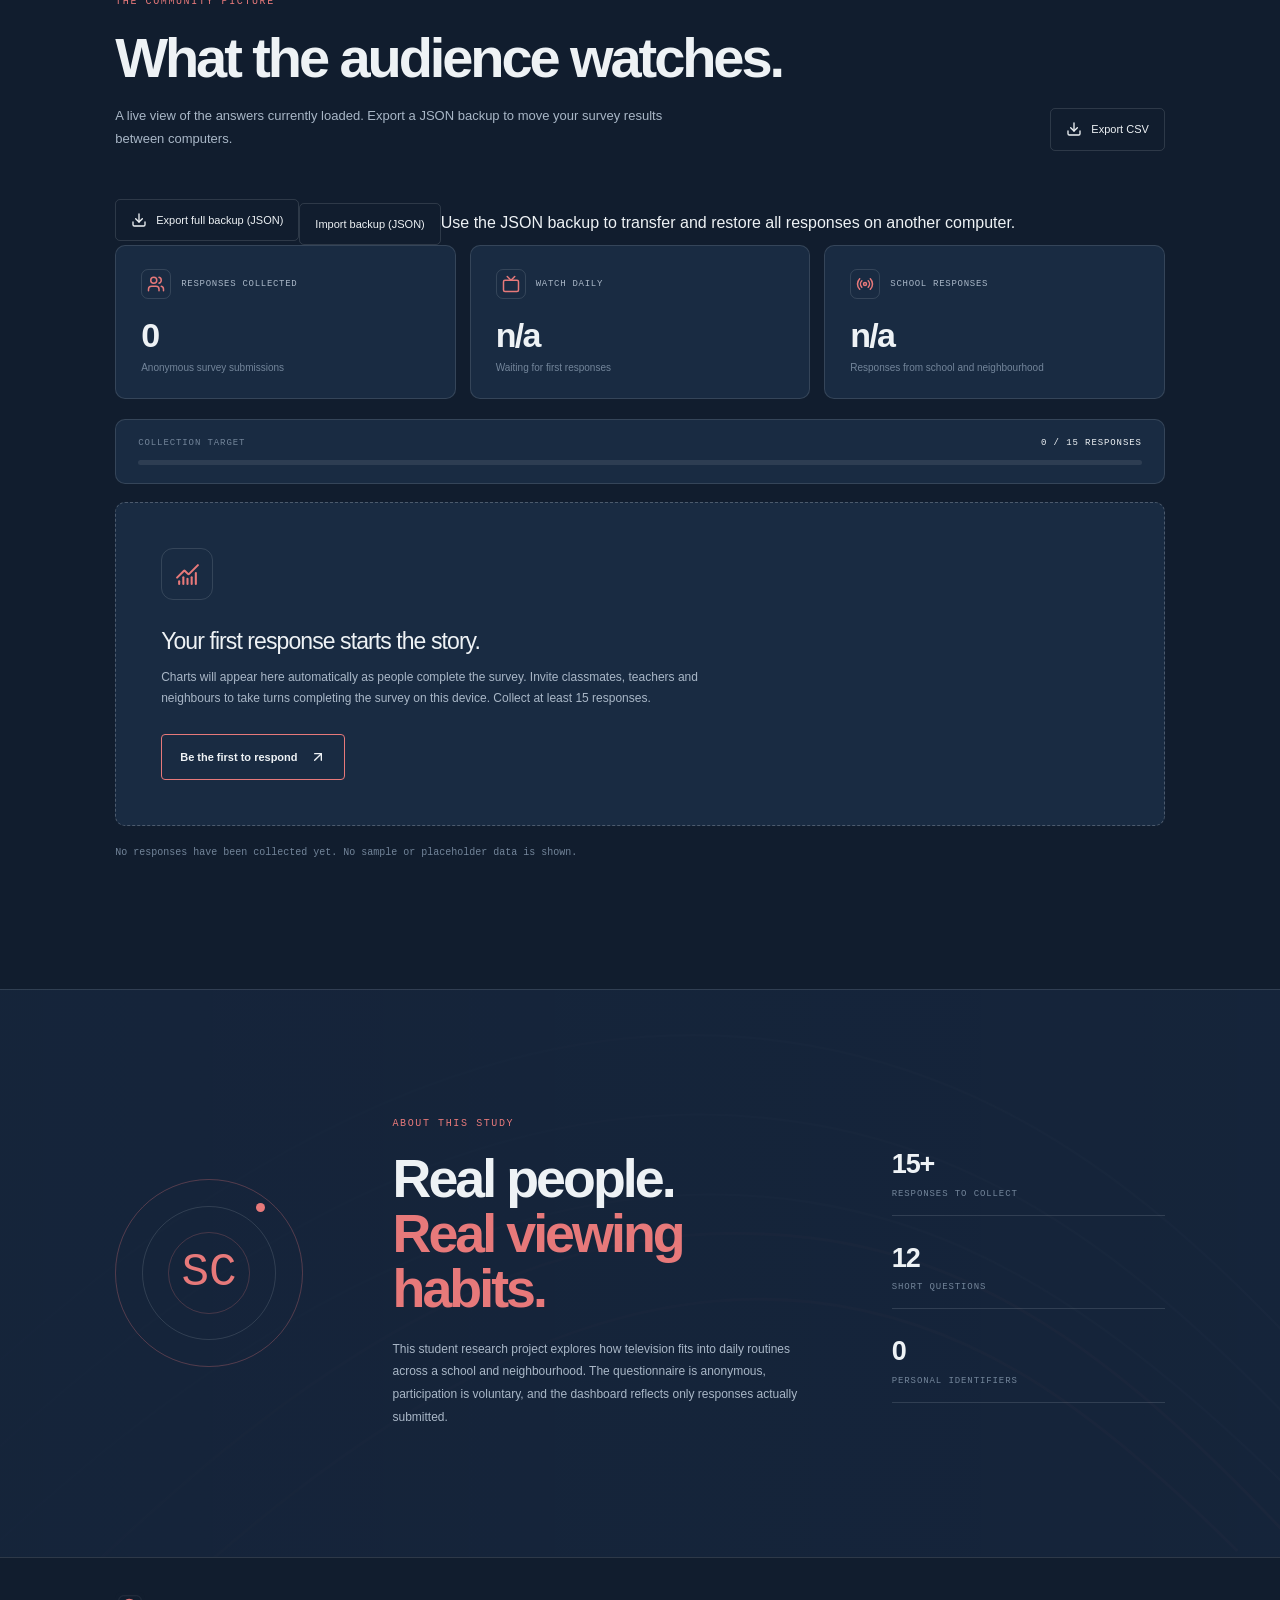
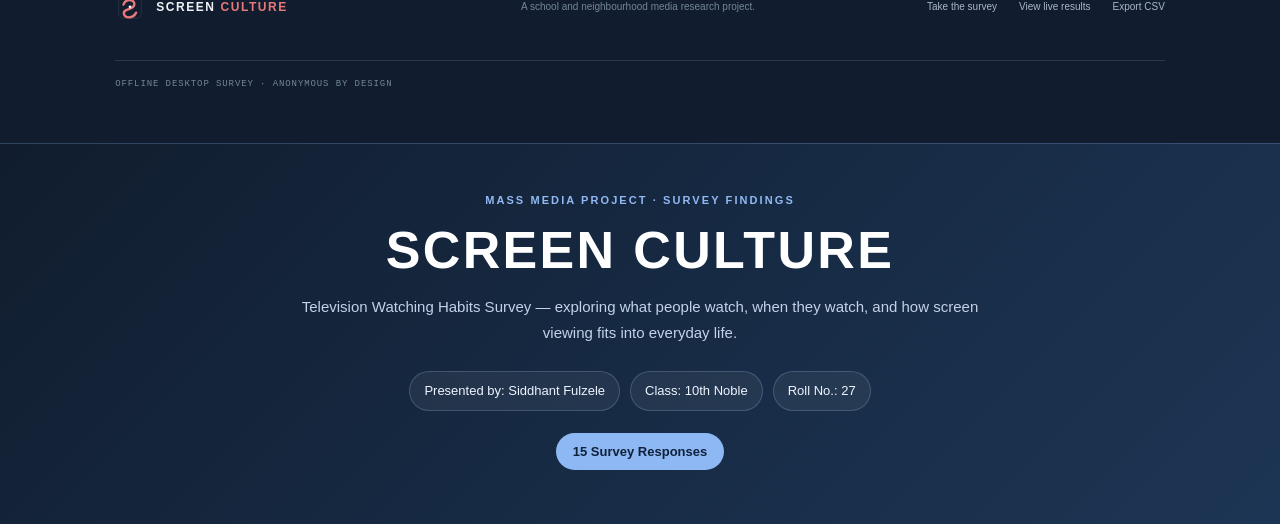
==== commit b5ecb14f: "Add SCREEN CULTURE project header to top of website" ====
--- a/index.html
+++ b/index.html
@@ -68,9 +68,28 @@
         font-size: 13px;
         font-weight: 800;
       }
+      .project-header {
+        margin: 0;
+        padding-top: 54px;
+        border-top: 0;
+        border-bottom: 1px solid rgba(148, 184, 232, .22);
+      }
     </style>
   </head>
   <body>
+    <header class="project-credit project-header">
+      <div class="project-credit-inner">
+        <p class="project-credit-kicker">Mass Media Project · Survey Findings</p>
+        <h2>SCREEN CULTURE</h2>
+        <p class="project-credit-description">Television Watching Habits Survey — exploring what people watch, when they watch, and how screen viewing fits into everyday life.</p>
+        <div class="project-credit-details">
+          <span>Presented by: Siddhant Fulzele</span>
+          <span>Class: 10th Noble</span>
+          <span>Roll No.: 27</span>
+        </div>
+        <span class="project-credit-count">15 Survey Responses</span>
+      </div>
+    </header>
     <div id="root"></div>
     <footer class="project-credit">
       <div class="project-credit-inner">
